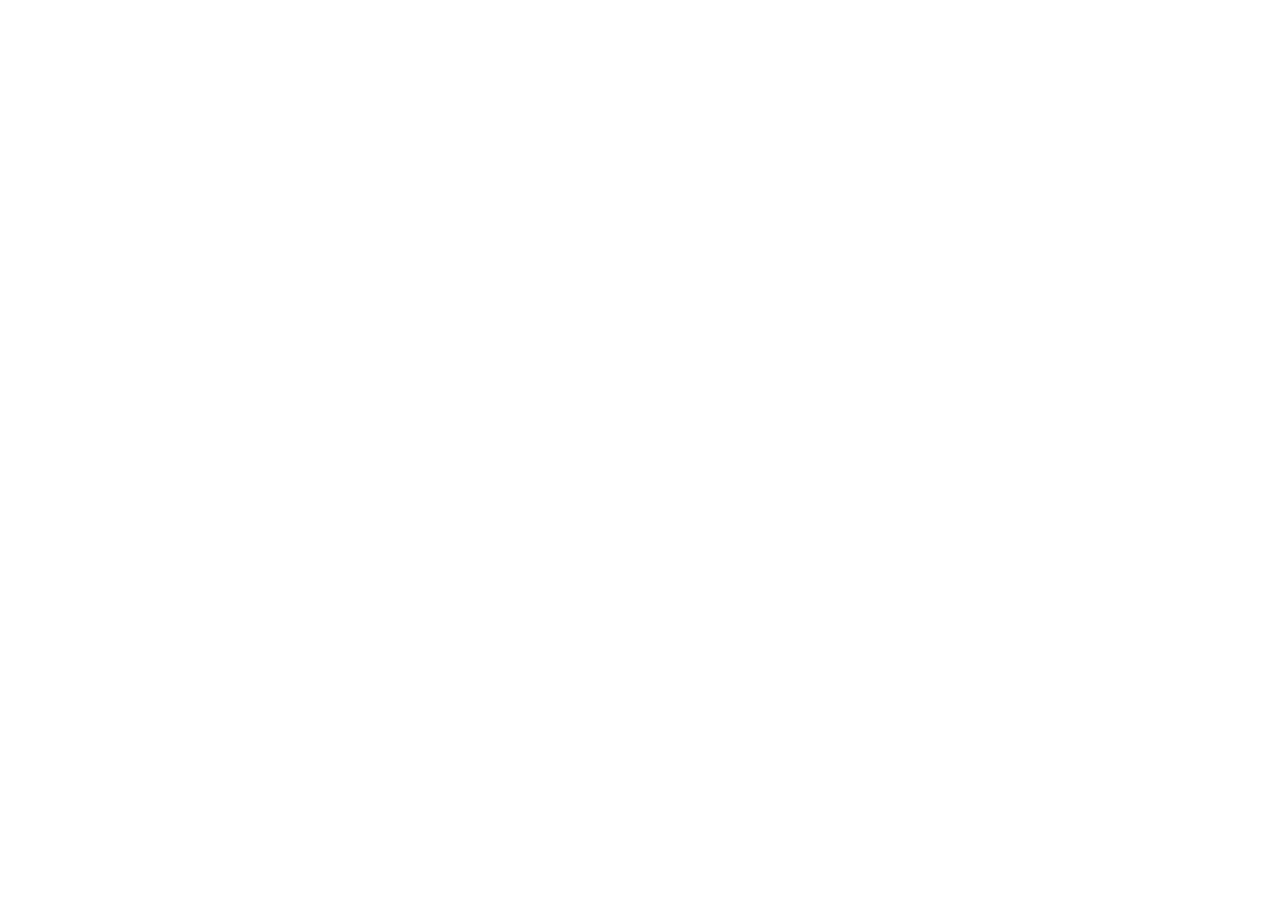
==== html/index.html @ 1999d515 "iniciando novo projeto" ====
<!DOCTYPE html>
<html lang="pt-BR">
<head>
    <meta charset="UTF-8">
    <meta name="viewport" content="width=device-width, initial-scale=1.0">
    <title>Aurora Construtora</title>
</head>
<body>
    
</body>
</html>
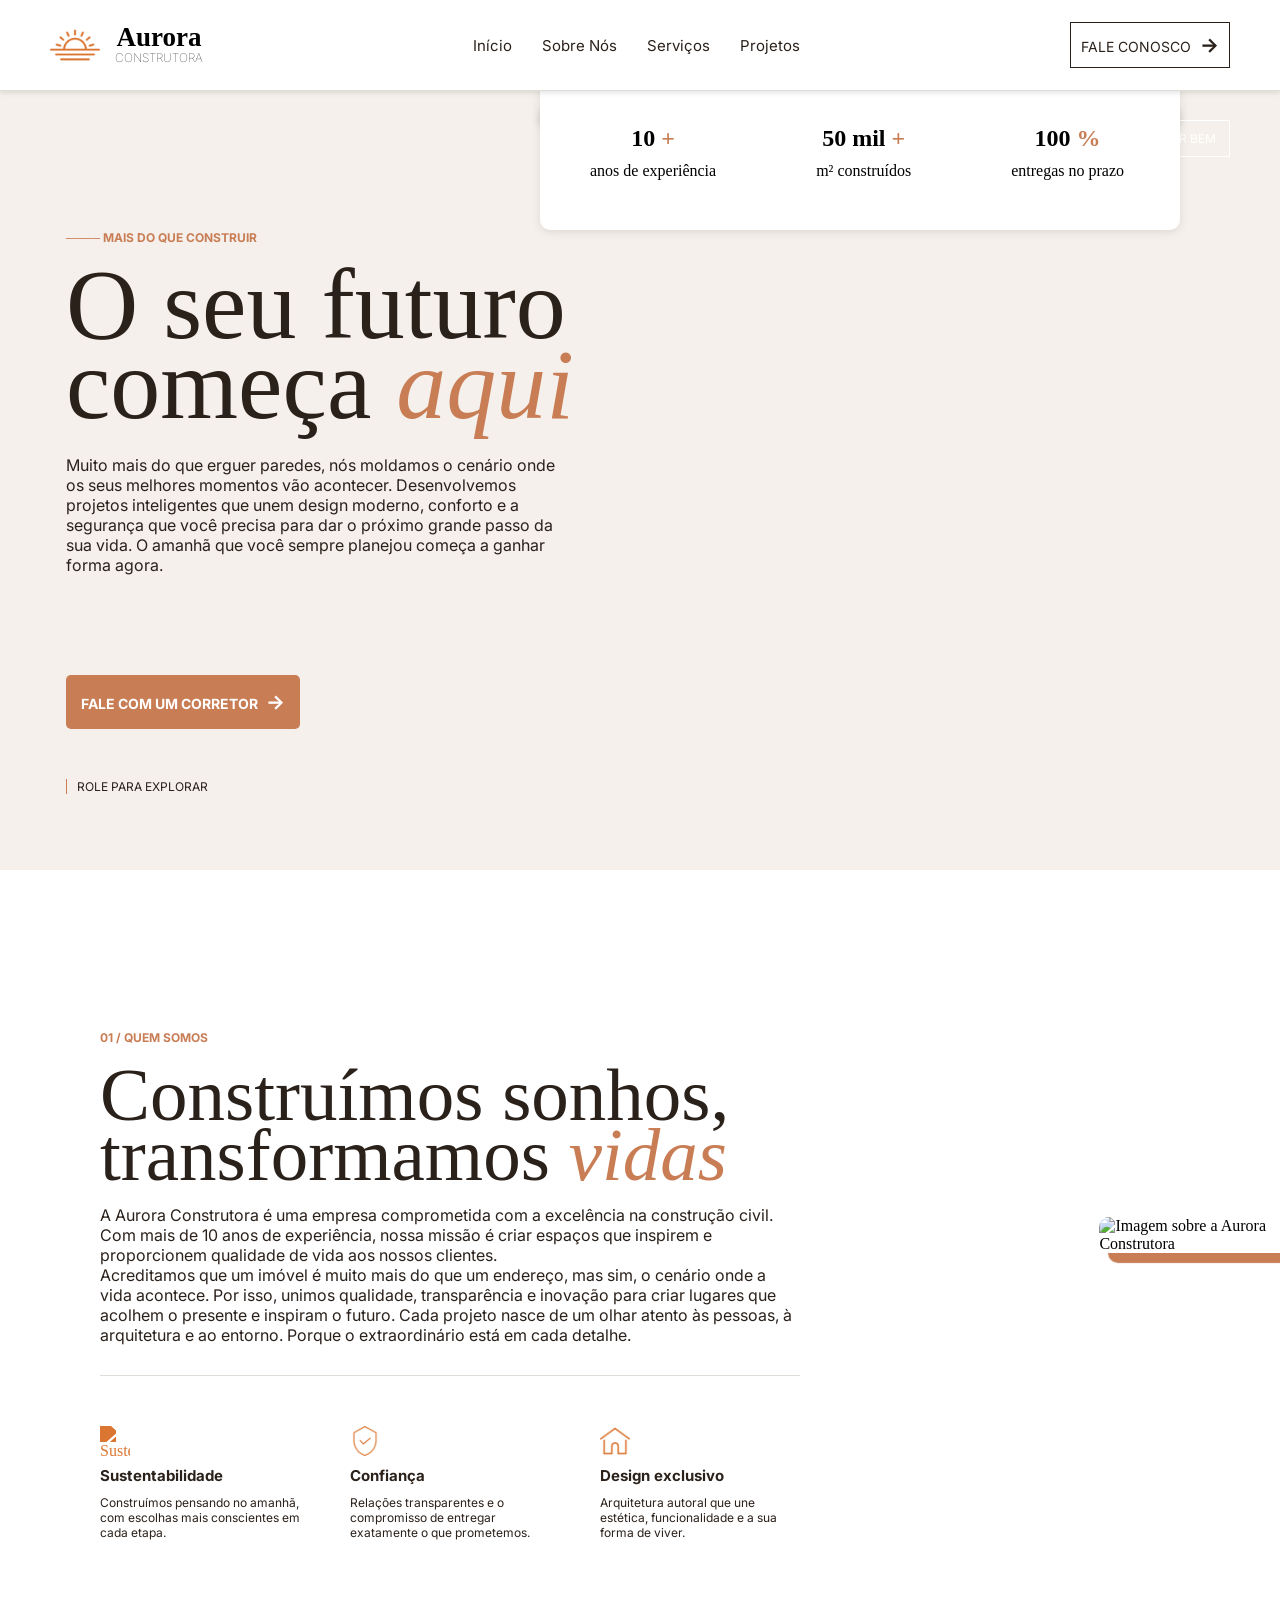
==== commit 54710235: "feito: header, hero e pág. sobre nós" ====
--- a/html/index.html
+++ b/html/index.html
@@ -3,9 +3,99 @@
 <head>
     <meta charset="UTF-8">
     <meta name="viewport" content="width=device-width, initial-scale=1.0">
+    <link rel="preconnect" href="https://fonts.googleapis.com" />
+    <link rel="preconnect" href="https://fonts.gstatic.com" crossorigin />
+    <link href="https://fonts.googleapis.com/css2?family=Outfit:wght@300;400;500;600;700;800&family=Inter:wght@300;400;500;600&display=swap" rel="stylesheet" />
+    <link rel="stylesheet" href="../style/index.css">
     <title>Aurora Construtora</title>
 </head>
 <body>
+    <header>
+        <div class="container">
+            <div class="logo">
+                <img src="../image/sunrise.png" alt="Logo da Aurora Construtora" />
+                <h2 class="titulo-logo"> Aurora <br> <span class="construtora"> Construtora </span></h2>
+            </div>
+            <nav>
+                <ul>
+                    <li><a href="#hero">Início</a></li>
+                    <li><a href="#sobre">Sobre Nós</a></li>
+                    <li><a href="#servicos">Serviços</a></li>
+                    <li><a href="#projetos">Projetos</a></li>
+                </ul>
+            </nav>
+            <a href="#" class="contato"> Fale conosco <span class="seta"> → </span></a>
+        </div>
+    </header>
     
+    <main>
+
+        <section class="hero" id="hero">
+            <div class="container">
+                <div class="container-texto">
+                    <p class="subtitulo"> ──── mais do que construir </p>
+                    <h1 class="titulo"> O seu futuro  <br> começa <span class="destaque"> aqui </span> </h1>
+                    <p class="descricao"> Muito mais do que erguer paredes, nós moldamos o cenário onde os seus melhores momentos vão acontecer. Desenvolvemos projetos inteligentes que unem design moderno, conforto e a segurança que você precisa para dar o próximo grande passo da sua vida. O amanhã que você sempre planejou começa a ganhar forma agora. </p>
+                    <a href="#" class="btn"> Fale com um corretor <span class="seta"> → </span> </a>
+                    <p class="rolagem"> role para explorar </p>
+                </div>
+            </div>
+
+            <div class="imagem-hero">
+                <p class="chamada"> arquitetura para viver bem </p>
+                <img src="https://images.unsplash.com/photo-1745761320791-5ae142edee8c?w=1800&q=85&auto=format&fit=crop" alt="Imagem de destaque da Aurora Construtora" />
+
+                <div class="container-infos">
+                    <div class="info">
+                        <h1> 10 <span class="destaque"> + </span></h1>
+                        <p> anos de experiência </p>
+                    </div>
+                    <div class="info">
+                        <h1> 50 mil<span class="destaque"> + </span></h1>
+                        <p> m² construídos </p>
+                    </div>
+                    <div class="info">
+                        <h1> 100 <span class="destaque"> % </span></h1>
+                        <p> entregas no prazo </p>
+                    </div>
+                </div>
+            </div>
+        </section>
+
+        <section class="sobre" id="sobre">
+            <div class="container">
+                <div class="container-texto">
+                    <p class="subtitulo"> 01 / Quem somos </p>
+                    <h2 class="titulo"> Construímos sonhos, transformamos  <span class="destaque"> vidas </span> </h2>
+                    <p class="descricao"> A Aurora Construtora é uma empresa comprometida com a excelência na construção civil. Com mais de 10 anos de experiência, nossa missão é criar espaços que inspirem e proporcionem qualidade de vida aos nossos clientes. <br>
+                    Acreditamos que um imóvel é muito mais do que um endereço, mas sim, o cenário onde a vida acontece. Por isso, unimos qualidade, transparência e inovação para criar lugares que acolhem o presente e inspiram o futuro.
+                    Cada projeto nasce de um olhar atento às pessoas, à arquitetura e ao entorno. Porque o extraordinário está em cada detalhe.
+                    </p>
+
+                    <div class="container-valores">
+                        <div class="valor">
+                            <img src="../image/leaves.png" alt="Sustentabilidade"/>
+                            <h3> Sustentabilidade </h3>
+                            <p> Construímos pensando no amanhã, com escolhas mais conscientes em cada etapa. </p>
+                        </div>
+                        <div class="valor">
+                            <img src="../image/security.png" alt="Confiança"/>
+                            <h3> Confiança </h3>
+                            <p> Relações transparentes e o compromisso de entregar exatamente o que prometemos. </p>
+                        </div>
+                        <div class="valor">
+                            <img src="../image/home.png" alt="Design exclusivo"/>
+                            <h3> Design exclusivo </h3>
+                            <p> Arquitetura autoral que une estética, funcionalidade e a sua forma de viver. </p>
+                        </div>
+                    </div>
+                </div>
+
+                <div class="imagem-sobre">
+                    <img src="https://images.unsplash.com/photo-1691425700585-c108acad6467?w=1000&q=85&auto=format&fit=crop" alt="Imagem sobre a Aurora Construtora" />
+                </div>
+            </div>
+        </section>
+    </main>
 </body>
 </html>
--- a/style/index.css
+++ b/style/index.css
@@ -0,0 +1,319 @@
+:root{
+    --bg-color: #FFFFFF;
+    --light-brown: #F5F0EB;
+    --contrast-color: #C87D55;
+    --dark-brown: #2B211B;
+    --gray-color: #E0DCD7;
+    --font-playfair: 'Playfair Display', Georgia, serif;
+    --font-inter: 'Inter', Arial, sans-serif;
+}
+
+/* === Reset === */
+
+ * {
+    margin: 0;
+    padding: 0;
+    box-sizing: border-box;
+}
+
+html {
+    scroll-behavior: smooth;
+}
+
+body {
+    min-height: 100vh;
+    background: var(--bg-color);
+    overflow-x: hidden;
+}
+
+img {
+    display: block;
+    max-width: 100%;
+}
+
+button,
+a {
+    -webkit-tap-highlight-color: transparent;
+}
+
+/* Header */
+
+header {
+    position: fixed;
+    top: 0;
+    left: 0;
+    width: 100%;
+    z-index: 1000;
+    padding: 10px;
+    border-bottom: 1px solid var(--gray-color);
+    background-color: var(--bg-color);
+    box-shadow: 0px 2px 5px rgba(0, 0, 0, 0.1);
+}
+
+.container {
+    display: flex;
+    justify-content: space-between;
+    align-items: center;
+    max-width: 1200px;
+    margin: 0 auto;
+    padding: 10px;
+}
+
+.logo {
+    display: flex;
+    gap: 15px;
+    align-items: center;
+    text-align: center;
+    line-height: 0.6;
+}
+
+.titulo-logo {
+    font-family: var(--font-playfair);
+    font-size: 27px;
+}
+
+.construtora {
+    text-transform: uppercase;
+    font-weight: 100;
+    font-size: 12px;
+    font-family: var(--font-inter);
+}
+
+.logo img {
+    height: 50px;
+    filter: brightness(0) saturate(100%) invert(58%) sepia(21%) saturate(1915%) hue-rotate(338deg) brightness(91%) contrast(87%);
+}
+
+.container nav ul {
+    display: flex;
+    list-style: none;
+    gap: 30px;
+}
+
+.container nav ul li a {
+    text-decoration: none;
+    color: var(--dark-brown);
+    font-family: var(--font-inter);
+    font-size: 15px;
+    transition: color 0.3s ease;
+}
+
+.container nav ul li a:hover {
+    color: var(--contrast-color);
+}
+
+.container .contato {
+    text-decoration: none;
+    text-transform: uppercase;
+    font-family: var(--font-inter);
+    font-size: 14px;
+    color: var(--dark-brown);
+    border: 1px solid var(--dark-brown);
+    padding: 10px;
+    transition: color 0.3s ease, background 0.3s ease;
+}
+
+.container .contato:hover {
+    color: var(--light-brown);
+    background-color: var(--dark-brown);
+}
+
+.seta {
+    font-weight: bold;
+    font-size: 20px;
+    margin-left: 5px;
+    transition: margin-left 0.3s ease;
+}
+
+.container .contato:hover .seta,
+.container-texto .btn:hover .seta {
+    margin-left: 10px;
+}
+
+/* Hero Section */
+
+.hero{
+    display: grid;
+    grid-template-columns: repeat(2, 1fr);
+    height: 800px;
+    margin-top: 70px;
+    background: var(--light-brown);
+}
+
+.hero .container{
+    display: flex;
+    flex-direction: column;
+    align-items: flex-start;
+}
+
+.container-texto{
+    margin-top: 100px;
+    padding: 50px;
+}
+
+.subtitulo {
+    text-transform: uppercase;
+    font-family: var(--font-inter);
+    font-size: 12px;
+    color: var(--contrast-color);
+    margin-bottom: 20px;
+    font-weight: bold;
+}
+
+.titulo {
+    font-family: var(--font-playfair);
+    font-size: 100px;
+    font-weight: lighter;
+    line-height: 0.8;
+    color: var(--dark-brown);
+    margin-bottom: 30px;
+}
+
+.descricao {
+    font-family: var(--font-inter);
+    font-size: 16px;
+    margin-bottom: 100px;
+    width: 500px;
+    color: var(--dark-brown);
+}
+
+.destaque {
+    color: var(--contrast-color);
+}
+
+.container-texto .destaque{
+    font-style: italic;
+}
+
+.container-texto .btn{
+    display: inline-block;
+    text-decoration: none;
+    text-transform: uppercase;
+    font-weight: bold;
+    font-family: var(--font-inter);
+    font-size: 14px;
+    color: #ffff;
+    background: var(--contrast-color);
+    padding: 15px;
+    border-radius: 5px;
+    transition: background 0.3s ease, transform 0.3s ease, box-shadow 0.3s ease;
+}
+
+.container-texto .btn:hover{
+    cursor: pointer;
+    background: var(--dark-brown);
+    transform: translateY(-5px);
+    box-shadow: 0 4px 15px rgb(0 0 0 / 20%);
+}
+
+.rolagem{
+    text-transform: uppercase;
+    font-family: var(--font-inter);
+    font-size: 12px;
+    color: var(--dark-brown);
+    border-left: 1px solid var(--contrast-color);
+    padding-left: 10px;
+    margin-top: 50px;
+}
+
+.imagem-hero {
+    width: 100%;
+    margin-left: -100px;
+}
+
+.imagem-hero img {
+    width: 100%;
+    border-radius: 10px;
+    box-shadow: 0px 2px 10px rgba(0, 0, 0, 0.2);
+}
+
+.chamada{
+    position: relative;
+    top: 50px;
+    left: 75%;
+    text-transform: uppercase;
+    color: #ffff;
+    padding: 10px;
+    max-width: 210px;
+    border: 1px solid #ffff;
+    font-family: var(--font-inter);
+    font-size: 12px;
+}
+
+.container-infos{
+    position: relative;
+    bottom: 50px;
+    display: flex;
+    gap: 100px;
+    align-items: center;
+    text-align: center;
+    max-width: 700px;
+    margin: 0 auto;
+    padding: 50px;
+    background: #ffff;
+    border-radius: 10px;
+    box-shadow: 0px 2px 10px rgba(0, 0, 0, 0.1);
+}
+
+.container-infos .info{
+    font-family: var(--font-playfair);
+    font-size: 16px;
+    display: flex;
+    flex-direction: column;
+    align-items: center;
+    gap: 10px; 
+}
+
+/* Sobre Section */
+
+.sobre .container-texto .titulo{
+    font-size: 75px;
+    margin-bottom: 20px;
+}
+
+.sobre .container-texto .descricao{
+    width: 700px;
+    margin-bottom: 50px;
+    border-bottom: 1px solid var(--gray-color);
+    padding-bottom: 30px;
+}
+
+.sobre .imagem-sobre img{
+    width: 100%;
+    border-radius: 10px;
+    box-shadow: 9px 10px 1px var(--contrast-color);
+    margin-left: 100px;
+}
+
+.container-valores{
+    display: flex;
+    gap: 50px;
+    align-items: center;
+    margin-right: 100px;
+    max-width: 400px;
+}
+
+.container-valores .valor img{
+    width: 30px;
+    height: 30px;
+    filter: brightness(0) saturate(100%) invert(58%) sepia(21%) saturate(1915%) hue-rotate(338deg) brightness(91%) contrast(87%);
+}
+
+.container-valores .valor{
+    display: flex;
+    flex-direction: column;
+    gap: 10px;
+}
+
+.container-valores .valor h3{
+    font-family: var(--font-inter);
+    font-size: 15px;
+    color: var(--dark-brown);
+}
+
+.container-valores .valor p{
+    font-family: var(--font-inter);
+    font-size: 12px;
+    width: 200px;
+    color: var(--dark-brown);
+}
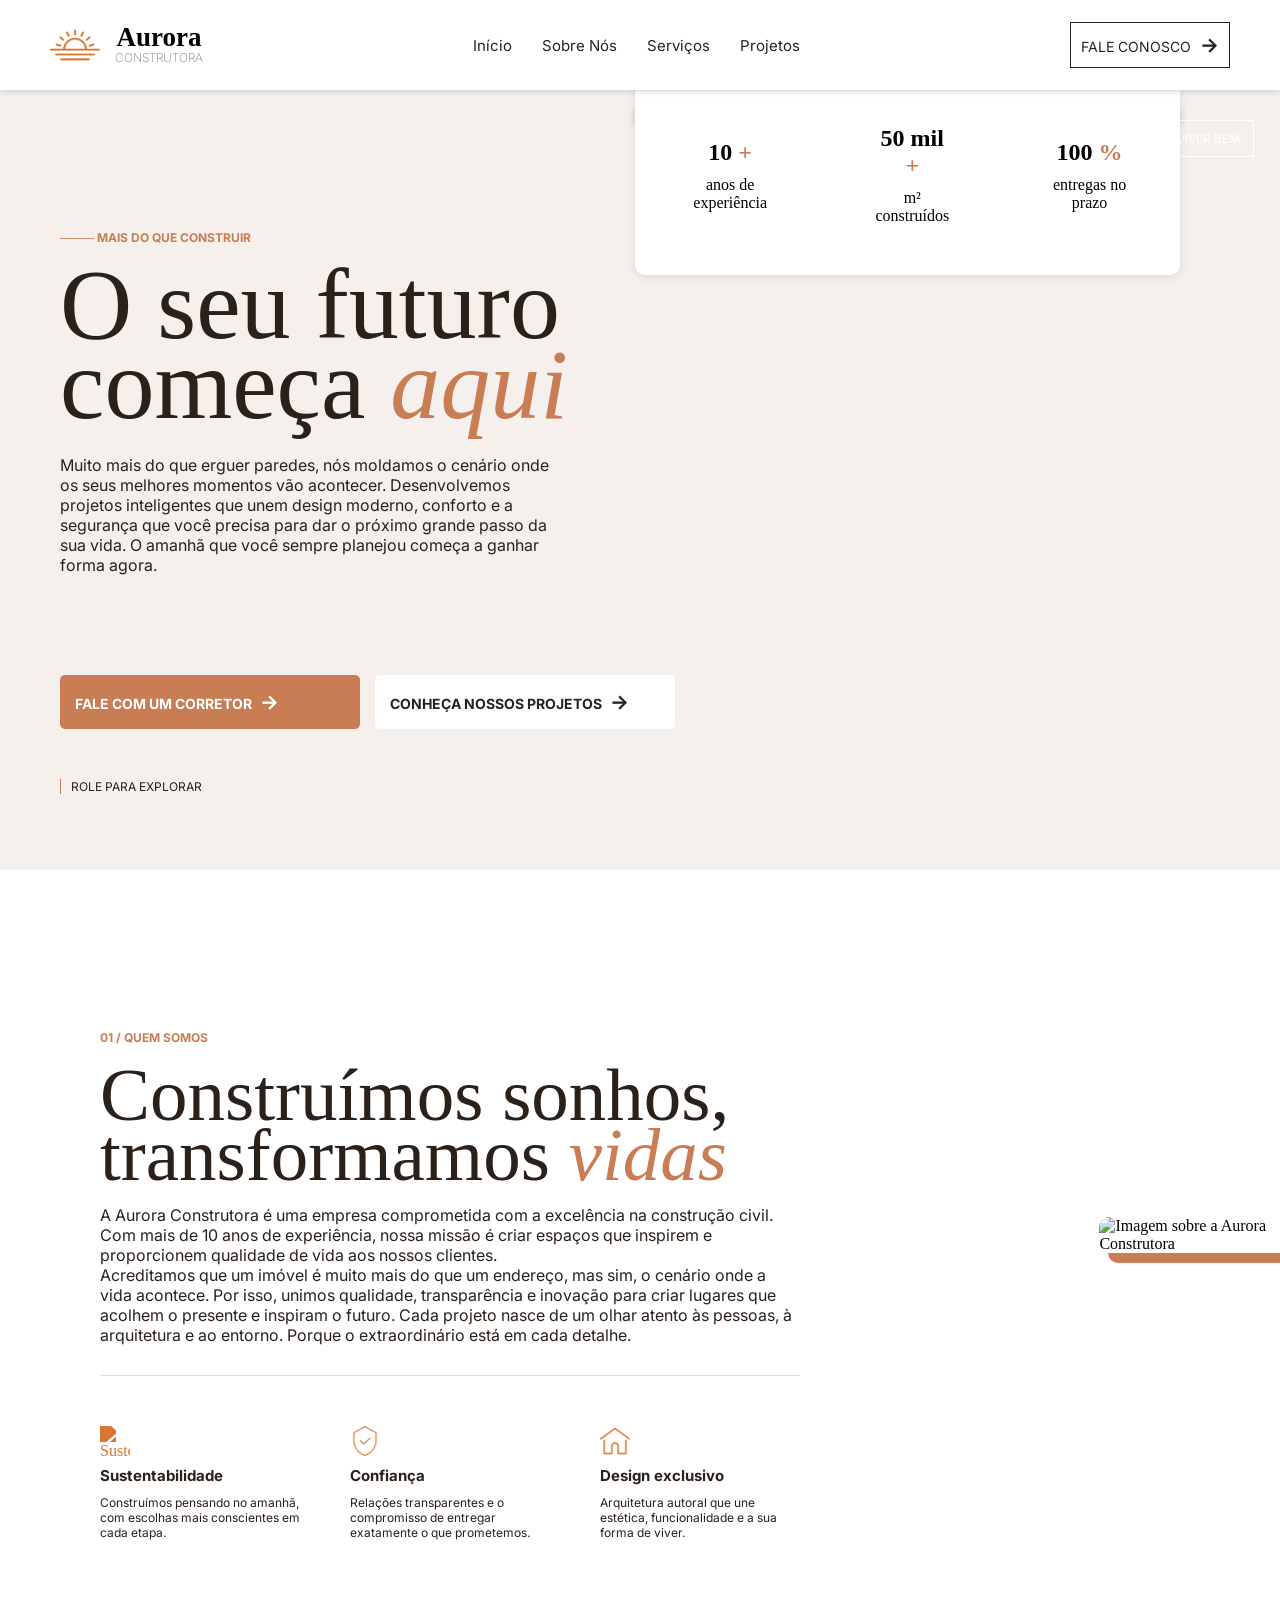
==== commit fdee450e: "--" ====
--- a/html/index.html
+++ b/html/index.html
@@ -36,7 +36,10 @@
                     <p class="subtitulo"> ──── mais do que construir </p>
                     <h1 class="titulo"> O seu futuro  <br> começa <span class="destaque"> aqui </span> </h1>
                     <p class="descricao"> Muito mais do que erguer paredes, nós moldamos o cenário onde os seus melhores momentos vão acontecer. Desenvolvemos projetos inteligentes que unem design moderno, conforto e a segurança que você precisa para dar o próximo grande passo da sua vida. O amanhã que você sempre planejou começa a ganhar forma agora. </p>
-                    <a href="#" class="btn"> Fale com um corretor <span class="seta"> → </span> </a>
+                    <div class="botoes">
+                        <a href="#" class="btn"> Fale com um corretor <span class="seta"> → </span> </a>
+                        <a href="#" class="btn-projetos"> Conheça nossos projetos <span class="seta"> → </span> </a>
+                    </div>
                     <p class="rolagem"> role para explorar </p>
                 </div>
             </div>
--- a/style/index.css
+++ b/style/index.css
@@ -185,6 +185,26 @@
     font-style: italic;
 }
 
+.botoes{
+    display: flex;
+    gap: 15px;
+}
+
+.container-texto .btn-projetos{
+    display: inline-block;
+    text-decoration: none;
+    text-transform: uppercase;
+    font-weight: bold;
+    font-family: var(--font-inter);
+    font-size: 14px;
+    color: var(--dark-brown);
+    background: #FFFFFF;
+    padding: 15px;
+    border-radius: 5px;
+    width: 300px;
+    transition: background 0.3s ease, transform 0.3s ease, box-shadow 0.3s ease;
+}
+
 .container-texto .btn{
     display: inline-block;
     text-decoration: none;
@@ -196,10 +216,12 @@
     background: var(--contrast-color);
     padding: 15px;
     border-radius: 5px;
+    width: 300px;
     transition: background 0.3s ease, transform 0.3s ease, box-shadow 0.3s ease;
 }
 
-.container-texto .btn:hover{
+.container-texto .btn:hover,
+.container-texto .btn-projetos:hover{
     cursor: pointer;
     background: var(--dark-brown);
     transform: translateY(-5px);
